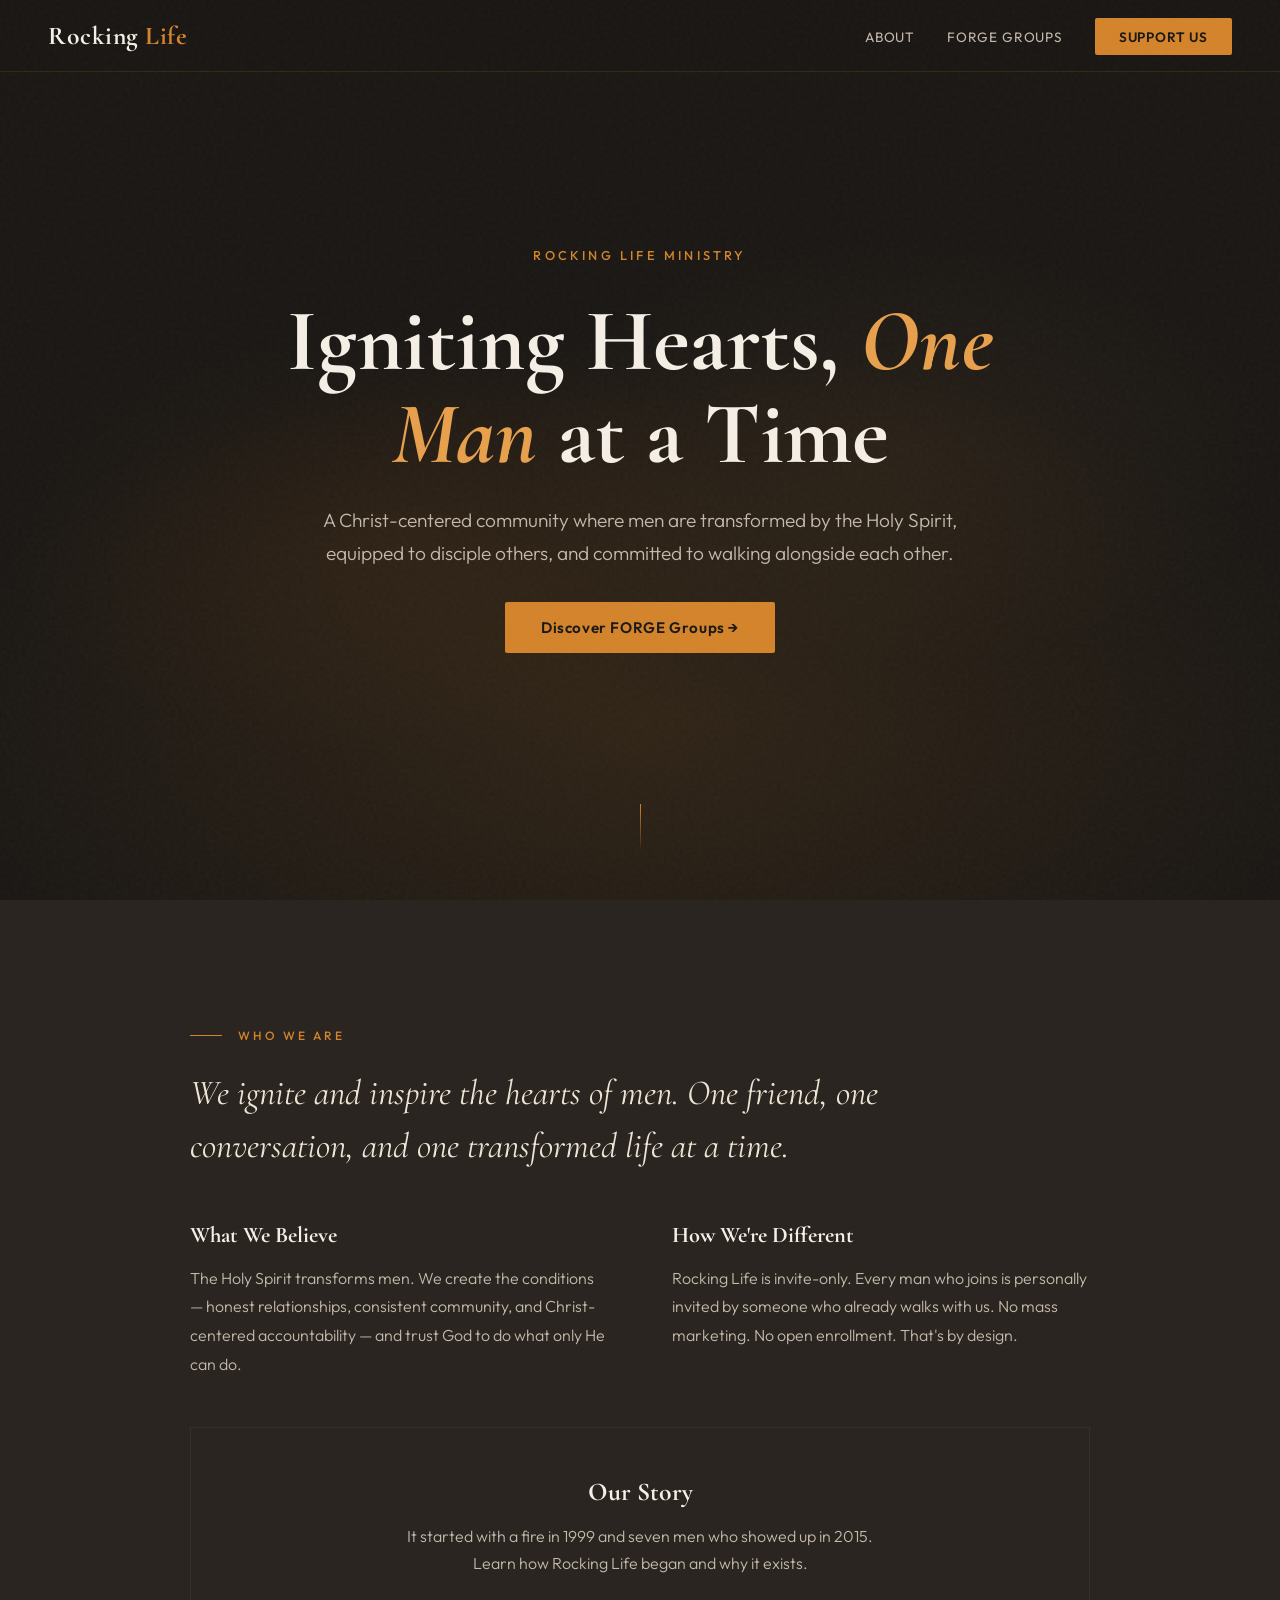
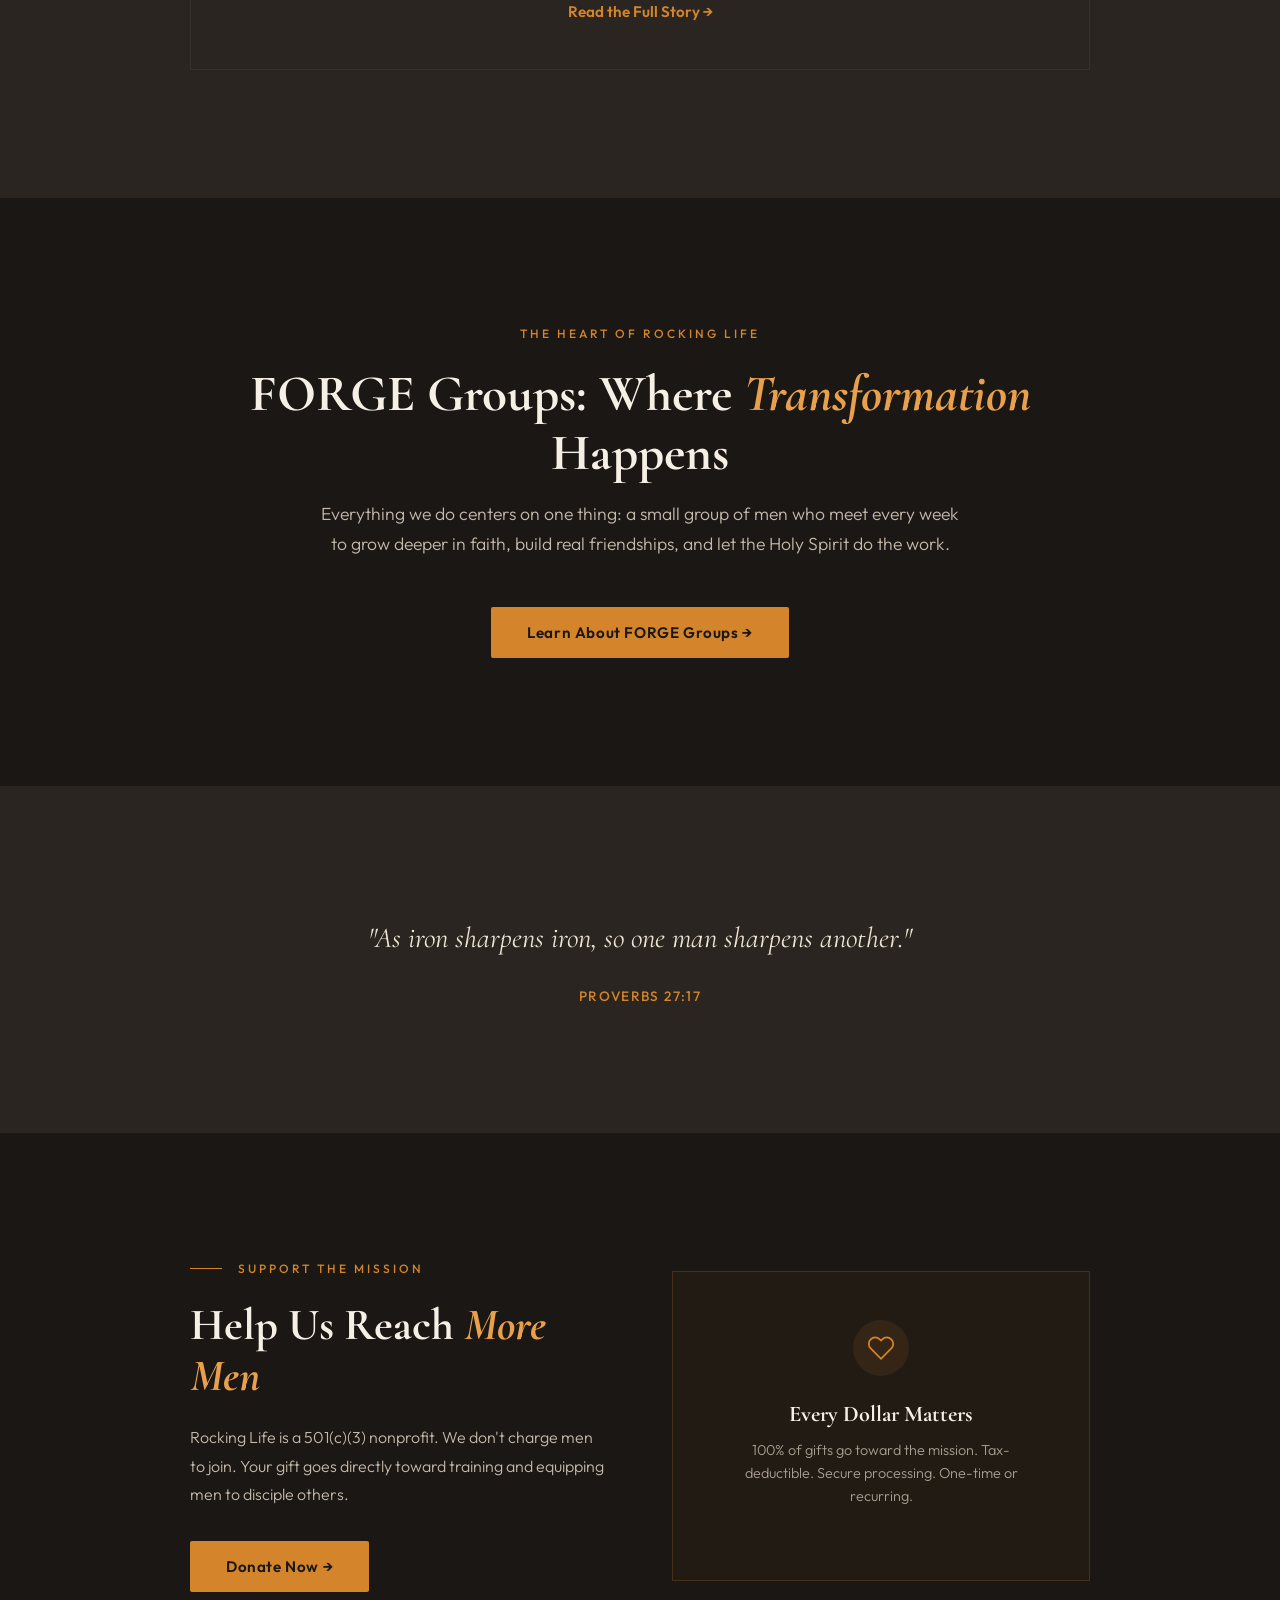
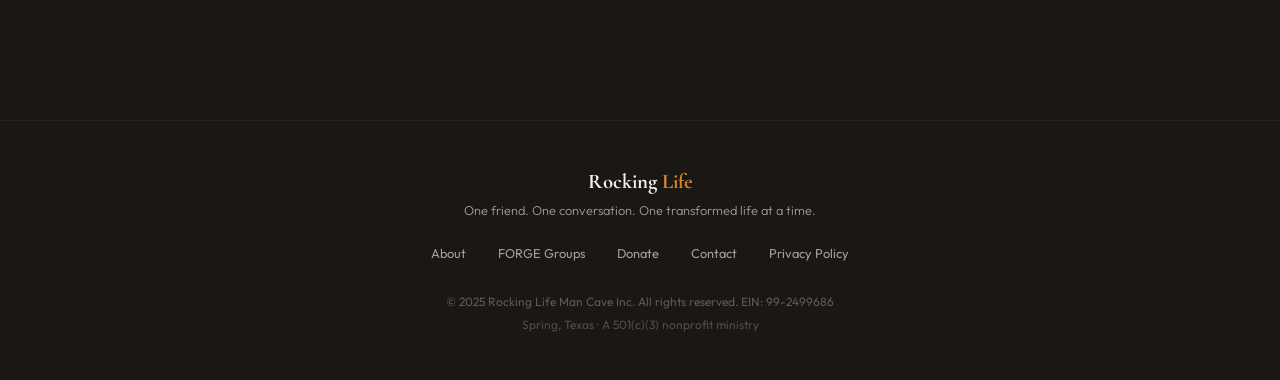
==== index.html @ 2f784418 "Initial site upload - Rocking Life Ministry" ====
<!DOCTYPE html>
<html lang="en">
<head>
<meta charset="UTF-8">
<meta name="viewport" content="width=device-width, initial-scale=1.0">
<title>Rocking Life Ministry | Igniting Hearts, One Man at a Time</title>
<meta name="description" content="Rocking Life is an invite-only community where Christian men are transformed by the Holy Spirit and equipped to disciple others.">
<link rel="preconnect" href="https://fonts.googleapis.com">
<link rel="preconnect" href="https://fonts.gstatic.com" crossorigin>
<link href="https://fonts.googleapis.com/css2?family=Cormorant+Garamond:ital,wght@0,400;0,600;0,700;1,400;1,600&family=Outfit:wght@300;400;500;600;700&display=swap" rel="stylesheet">
<link rel="stylesheet" href="/css/style.css">
</head>
<body>
<div class="grain"></div>
<nav>
  <a href="/" class="nav-logo">Rocking <span>Life</span></a>
  <ul class="nav-links">
    <li><a href="/about/" class="">About</a></li>
    <li><a href="/forge-groups/">FORGE Groups</a></li>
    <li><a href="/give/" class="nav-cta">Support Us</a></li>
  </ul>
  <button class="mob-btn" aria-label="Menu"><span></span><span></span><span></span></button>
</nav>

<section class="hero">
  <div class="ef" id="ef"></div>
  <div class="hero-c">
    <div class="hero-ey">Rocking Life Ministry</div>
    <h1>Igniting Hearts, <em>One Man</em> at a Time</h1>
    <p class="hero-s">A Christ-centered community where men are transformed by the Holy Spirit, equipped to disciple others, and committed to walking alongside each other.</p>
    <a href="/forge-groups/" class="btn btn-h">Discover FORGE Groups &rarr;</a>
  </div>
  <div class="scroll-h"><div class="scroll-l"></div></div>
</section>

<section class="ps a">
  <div class="si">
    <div class="slbl">Who We Are</div>
    <p class="ci" data-a>We ignite and inspire the hearts of men. One friend, one conversation, and one transformed life at a time.</p>
    <div class="cg">
      <div class="cb" data-a>
        <h3>What We Believe</h3>
        <p>The Holy Spirit transforms men. We create the conditions — honest relationships, consistent community, and Christ-centered accountability — and trust God to do what only He can do.</p>
      </div>
      <div class="cb" data-a>
        <h3>How We're Different</h3>
        <p>Rocking Life is invite-only. Every man who joins is personally invited by someone who already walks with us. No mass marketing. No open enrollment. That's by design.</p>
      </div>
    </div>
    <div class="pc" data-a>
      <h3>Our Story</h3>
      <p>It started with a fire in 1999 and seven men who showed up in 2015. Learn how Rocking Life began and why it exists.</p>
      <a href="/about/">Read the Full Story &rarr;</a>
    </div>
  </div>
</section>

<section class="ps">
  <div class="si" style="text-align:center">
    <div class="slbl c">The Heart of Rocking Life</div>
    <h2 style="font-family:var(--fd);font-size:clamp(2rem,4vw,3.2rem);font-weight:700;line-height:1.15;margin-bottom:1rem">FORGE Groups: Where <em style="font-style:italic;color:var(--eg)">Transformation</em> Happens</h2>
    <p style="font-size:1.1rem;font-weight:300;color:var(--wgl);max-width:650px;margin:0 auto 3rem;line-height:1.7">Everything we do centers on one thing: a small group of men who meet every week to grow deeper in faith, build real friendships, and let the Holy Spirit do the work.</p>
    <a href="/forge-groups/" class="btn">Learn About FORGE Groups &rarr;</a>
  </div>
</section>

<section class="ps a" style="text-align:center">
  <div class="si">
    <p class="st">"As iron sharpens iron, so one man sharpens another."</p>
    <div class="sr">Proverbs 27:17</div>
  </div>
</section>

<section class="ps">
  <div class="si">
    <div class="dc" data-a>
      <div class="dt">
        <div class="slbl">Support the Mission</div>
        <h2>Help Us Reach <em>More Men</em></h2>
        <p>Rocking Life is a 501(c)(3) nonprofit. We don't charge men to join. Your gift goes directly toward training and equipping men to disciple others.</p>
        <a href="/give/" class="btn" style="margin-top:1rem">Donate Now &rarr;</a>
      </div>
      <div class="dcard">
        <div class="dicon"><svg width="28" height="28" viewBox="0 0 24 24" fill="none" stroke="currentColor" stroke-width="1.5"><path d="M20.84 4.61a5.5 5.5 0 0 0-7.78 0L12 5.67l-1.06-1.06a5.5 5.5 0 0 0-7.78 7.78l1.06 1.06L12 21.23l7.78-7.78 1.06-1.06a5.5 5.5 0 0 0 0-7.78z"/></svg></div>
        <h3>Every Dollar Matters</h3>
        <p>100% of gifts go toward the mission. Tax-deductible. Secure processing. One-time or recurring.</p>
      </div>
    </div>
  </div>
</section>

<footer>
  <div class="flogo">Rocking <span>Life</span></div>
  <div class="ftag">One friend. One conversation. One transformed life at a time.</div>
  <ul class="flinks">
    <li><a href="/about/">About</a></li>
    <li><a href="/forge-groups/">FORGE Groups</a></li>
    <li><a href="/give/">Donate</a></li>
    <li><a href="/contact/">Contact</a></li>
    <li><a href="/privacy/">Privacy Policy</a></li>
  </ul>
  <div class="fcopy">&copy; 2025 Rocking Life Man Cave Inc. All rights reserved. EIN: 99-2499686</div>
  <div class="floc">Spring, Texas &middot; A 501(c)(3) nonprofit ministry</div>
</footer>
<script src="/js/main.js"></script>
</body>
</html>
---- css/style.css ----
:root{--charcoal:#1a1714;--cl:#2a2520;--cm:#221f1b;--ember:#d4842a;--eg:#e8a04c;--ed:#b5621a;--ww:#f5efe6;--wg:#a89e91;--wgl:#c4b9ab;--parch:#ede4d4;--iron:#3d3832;--fd:'Cormorant Garamond',Georgia,serif;--fb:'Outfit',sans-serif}
*{margin:0;padding:0;box-sizing:border-box}html{scroll-behavior:smooth;overflow-x:hidden}
body{font-family:var(--fb);background:var(--charcoal);color:var(--ww);-webkit-font-smoothing:antialiased}
nav{position:fixed;top:0;left:0;right:0;z-index:100;padding:1.25rem 3rem;display:flex;align-items:center;justify-content:space-between;background:rgba(26,23,20,.97);backdrop-filter:blur(12px);border-bottom:1px solid rgba(212,132,42,.15)}
.nav-logo{font-family:var(--fd);font-size:1.6rem;font-weight:700;color:var(--ww);text-decoration:none;letter-spacing:.02em}.nav-logo span{color:var(--ember)}
.nav-links{display:flex;gap:2rem;align-items:center;list-style:none}
.nav-links a{color:var(--wgl);text-decoration:none;font-size:.85rem;font-weight:400;letter-spacing:.06em;text-transform:uppercase;transition:color .3s}
.nav-links a:hover,.nav-links a.active{color:var(--ember)}
.nav-cta{background:var(--ember)!important;color:var(--charcoal)!important;padding:.6rem 1.5rem;border-radius:2px;font-weight:600!important}
.nav-cta:hover{background:var(--eg)!important;transform:translateY(-1px)}
.mob-btn{display:none;flex-direction:column;gap:5px;background:none;border:none;cursor:pointer;padding:4px}
.mob-btn span{width:24px;height:1.5px;background:var(--ww)}
.slbl{font-family:var(--fb);font-size:.75rem;font-weight:500;letter-spacing:.25em;text-transform:uppercase;color:var(--ember);margin-bottom:1.5rem;display:flex;align-items:center;gap:1rem}
.slbl::before{content:'';width:2rem;height:1px;background:var(--ember)}
.slbl.c{justify-content:center}.slbl.c::before{display:none}
[data-a]{opacity:0;transform:translateY(30px);transition:opacity .8s,transform .8s}[data-a].v{opacity:1;transform:translateY(0)}
@keyframes fu{from{opacity:0;transform:translateY(24px)}to{opacity:1;transform:translateY(0)}}
.hero{min-height:100vh;display:flex;flex-direction:column;justify-content:center;align-items:center;text-align:center;position:relative;overflow:hidden;padding:2rem}
.hero::before{content:'';position:absolute;inset:0;background:radial-gradient(ellipse 80% 60% at 50% 80%,rgba(212,132,42,.12) 0%,transparent 70%),radial-gradient(ellipse 50% 40% at 30% 60%,rgba(181,98,26,.08) 0%,transparent 60%),radial-gradient(ellipse 50% 40% at 70% 50%,rgba(232,160,76,.06) 0%,transparent 60%);pointer-events:none}
.ef{position:absolute;inset:0;overflow:hidden;pointer-events:none}
.ep{position:absolute;width:3px;height:3px;border-radius:50%;opacity:0;animation:fe linear infinite}
@keyframes fe{0%{opacity:0;transform:translateY(0) scale(1)}10%{opacity:.9}50%{opacity:.6}90%{opacity:.1}100%{opacity:0;transform:translateY(-100vh) scale(.3)}}
.hero-c{position:relative;z-index:2;max-width:850px}
.hero-ey{font-size:.8rem;font-weight:500;letter-spacing:.25em;text-transform:uppercase;color:var(--ember);margin-bottom:2rem;opacity:0;animation:fu 1s ease .3s forwards}
.hero h1{font-family:var(--fd);font-size:clamp(3rem,7vw,5.5rem);font-weight:700;line-height:1.05;margin-bottom:1.5rem;opacity:0;animation:fu 1s ease .5s forwards}
.hero h1 em{font-style:italic;color:var(--eg)}
.hero-s{font-size:1.2rem;font-weight:300;color:var(--wgl);line-height:1.7;max-width:640px;margin:0 auto 2rem;opacity:0;animation:fu 1s ease .7s forwards}
.btn{display:inline-flex;align-items:center;gap:.5rem;background:var(--ember);color:var(--charcoal);padding:1rem 2.25rem;font-family:var(--fb);font-size:.95rem;font-weight:600;letter-spacing:.04em;text-decoration:none;border:none;border-radius:2px;cursor:pointer;transition:all .3s}
.btn:hover{background:var(--eg);transform:translateY(-2px);box-shadow:0 8px 32px rgba(212,132,42,.3)}
.btn-h{opacity:0;animation:fu 1s ease .9s forwards}
.scroll-h{position:absolute;bottom:3rem;left:50%;transform:translateX(-50%);display:flex;flex-direction:column;align-items:center;opacity:0;animation:fu 1s ease 1.2s forwards}
.scroll-l{width:1px;height:48px;background:linear-gradient(180deg,var(--ember) 0%,transparent 100%);animation:sp 2s ease infinite}
@keyframes sp{0%,100%{opacity:.4;transform:scaleY(1)}50%{opacity:1;transform:scaleY(1.2)}}
.ps{padding:8rem 2rem}.ps:first-of-type{padding-top:10rem}.ps.a{background:var(--cl)}
.ps .si{max-width:900px;margin:0 auto}
.ph{padding:10rem 2rem 4rem;text-align:center;position:relative;overflow:hidden}
.ph::before{content:'';position:absolute;inset:0;background:radial-gradient(ellipse 60% 50% at 50% 80%,rgba(212,132,42,.08) 0%,transparent 60%);pointer-events:none}
.ph h1{font-family:var(--fd);font-size:clamp(2.5rem,5vw,4rem);font-weight:700;line-height:1.1;margin-bottom:1rem;position:relative;z-index:2}
.ph h1 em{font-style:italic;color:var(--eg)}
.ph p{font-size:1.15rem;font-weight:300;color:var(--wgl);line-height:1.7;max-width:600px;margin:0 auto;position:relative;z-index:2}
.cg{display:grid;grid-template-columns:1fr 1fr;gap:4rem;margin-top:3rem}
.cb h3{font-family:var(--fd);font-size:1.4rem;font-weight:700;color:var(--ww);margin-bottom:1rem}
.cb p{font-size:1rem;font-weight:300;line-height:1.8;color:var(--wgl)}
.ci{font-family:var(--fd);font-size:clamp(1.5rem,3vw,2.2rem);font-weight:400;font-style:italic;line-height:1.5;color:var(--parch);max-width:750px}
.ff{display:grid;grid-template-columns:1fr 1fr;gap:1px;background:rgba(244,239,230,.06);border:1px solid rgba(244,239,230,.06);margin-top:2.5rem}
.fi{background:var(--charcoal);padding:2.5rem;transition:background .3s}.fi:hover{background:var(--cl)}
.fi h3{font-family:var(--fd);font-size:1.3rem;font-weight:700;color:var(--eg);margin-bottom:.5rem}
.fi p{font-size:.9rem;font-weight:300;line-height:1.7;color:var(--wg)}
.jg{display:grid;grid-template-columns:repeat(4,1fr);gap:0;position:relative;margin-top:3rem}
.jg::before{content:'';position:absolute;top:24px;left:12.5%;right:12.5%;height:1px;background:linear-gradient(90deg,var(--ember),var(--eg),var(--ember));opacity:.3}
.js{text-align:center;padding:0 1.25rem;position:relative}
.jd{width:48px;height:48px;border-radius:50%;border:2px solid var(--ember);display:flex;align-items:center;justify-content:center;margin:0 auto 1.5rem;background:var(--cl);position:relative;z-index:2;font-family:var(--fd);font-size:1.2rem;font-weight:700;color:var(--ember)}
.js h3{font-family:var(--fd);font-size:1.15rem;font-weight:700;margin-bottom:.75rem;color:var(--ww)}
.js p{font-size:.85rem;font-weight:300;line-height:1.7;color:var(--wg)}
.fc{display:grid;grid-template-columns:4px 1fr;gap:2.5rem}
.fl{background:linear-gradient(180deg,var(--ember),var(--ed),transparent);border-radius:2px}
.ft h2{font-family:var(--fd);font-size:clamp(1.8rem,3.5vw,2.5rem);font-weight:700;line-height:1.2;margin-bottom:1.5rem;color:var(--ww)}
.ft p{font-size:1.05rem;font-weight:300;line-height:1.8;color:var(--wgl);margin-bottom:1.25rem}
.eq{font-family:var(--fd);font-size:1.25rem;font-style:italic;color:var(--parch);line-height:1.6;padding:1.5rem 0;border-top:1px solid rgba(212,132,42,.15);border-bottom:1px solid rgba(212,132,42,.15);margin:1.5rem 0}
.fa{font-size:.85rem;color:var(--wg);font-weight:400}.fa strong{color:var(--ember);font-weight:600}
.ib{display:inline-flex;align-items:center;gap:.75rem;padding:1rem 2rem;margin-top:1.5rem;border:1px solid rgba(212,132,42,.25);background:rgba(212,132,42,.06);border-radius:2px}
.ib svg{color:var(--ember);flex-shrink:0}
.ibt{font-size:.9rem;font-weight:400;color:var(--parch);text-align:left}.ibt strong{display:block;font-weight:600;color:var(--eg);font-size:.95rem;margin-bottom:.15rem}
.st{font-family:var(--fd);font-size:clamp(1.3rem,2.5vw,1.8rem);font-weight:400;font-style:italic;line-height:1.7;color:var(--parch);margin-bottom:1.5rem}
.sr{font-size:.85rem;font-weight:500;color:var(--ember);letter-spacing:.1em;text-transform:uppercase}
.dc{display:grid;grid-template-columns:1fr 1fr;gap:4rem;align-items:center}
.dt h2{font-family:var(--fd);font-size:clamp(2rem,4vw,2.8rem);font-weight:700;line-height:1.15;margin-bottom:1.25rem}
.dt h2 em{font-style:italic;color:var(--eg)}
.dt p{font-size:1rem;font-weight:300;line-height:1.8;color:var(--wgl);margin-bottom:1rem}
.dcard{padding:3rem;border:1px solid rgba(212,132,42,.2);background:rgba(212,132,42,.04);text-align:center}
.dcard h3{font-family:var(--fd);font-size:1.4rem;font-weight:700;color:var(--ww);margin-bottom:.75rem}
.dcard p{font-size:.9rem;font-weight:300;color:var(--wg);line-height:1.6;margin-bottom:1.5rem}
.dicon{width:56px;height:56px;margin:0 auto 1.5rem;display:flex;align-items:center;justify-content:center;border-radius:50%;background:rgba(212,132,42,.1);color:var(--ember)}
.dn{text-align:center;margin-top:2rem;font-size:.8rem;color:var(--wg);font-weight:300}
.dfs{display:flex;justify-content:center;gap:2rem;margin-top:1.5rem;flex-wrap:wrap}
.df{display:flex;align-items:center;gap:.4rem;font-size:.78rem;color:var(--wg);font-weight:400}.df svg{color:var(--ember);opacity:.7}
.cf{max-width:500px;margin:2rem auto 0}
.cf label{display:block;font-size:.85rem;color:var(--wgl);margin-bottom:.4rem;margin-top:1.25rem}
.cf input,.cf textarea{width:100%;padding:.8rem 1rem;background:var(--charcoal);border:1px solid var(--iron);border-radius:2px;color:var(--ww);font-family:var(--fb);font-size:.95rem}
.cf input:focus,.cf textarea:focus{outline:none;border-color:var(--ember)}.cf textarea{min-height:120px;resize:vertical}
.cf button{margin-top:1.5rem;width:100%}
.pv h2{font-family:var(--fd);font-size:1.6rem;font-weight:700;color:var(--ww);margin:2.5rem 0 1rem}.pv h2:first-child{margin-top:0}
.pv p{font-size:1rem;font-weight:300;line-height:1.8;color:var(--wgl);margin-bottom:1rem}
.pc{padding:3rem;border:1px solid rgba(244,239,230,.06);background:var(--cl);margin-top:3rem;text-align:center}
.pc h3{font-family:var(--fd);font-size:1.6rem;font-weight:700;color:var(--ww);margin-bottom:1rem}
.pc p{font-size:1rem;font-weight:300;line-height:1.7;color:var(--wgl);margin-bottom:1.5rem;max-width:500px;margin-left:auto;margin-right:auto}
.pc a{color:var(--ember);text-decoration:none;font-weight:600;font-size:.95rem}
.pc a:hover{color:var(--eg)}
footer{padding:3rem 2rem;border-top:1px solid rgba(244,239,230,.06);text-align:center}
.flogo{font-family:var(--fd);font-size:1.3rem;font-weight:700;color:var(--ww);margin-bottom:.5rem}.flogo span{color:var(--ember)}
.ftag{font-size:.8rem;font-weight:300;color:var(--wg);margin-bottom:1.5rem}
.flinks{display:flex;justify-content:center;gap:2rem;list-style:none;margin-bottom:2rem;flex-wrap:wrap}
.flinks a{font-size:.8rem;color:var(--wg);text-decoration:none;transition:color .3s}.flinks a:hover{color:var(--ember)}
.fcopy{font-size:.75rem;color:rgba(168,158,145,.5)}
.floc{font-size:.75rem;color:rgba(168,158,145,.4);margin-top:.5rem}
.grain{position:fixed;inset:0;pointer-events:none;z-index:999;opacity:.035;background-image:url("data:image/svg+xml,%3Csvg viewBox='0 0 256 256' xmlns='http://www.w3.org/2000/svg'%3E%3Cfilter id='n'%3E%3CfeTurbulence type='fractalNoise' baseFrequency='0.9' numOctaves='4' stitchTiles='stitch'/%3E%3C/filter%3E%3Crect width='100%25' height='100%25' filter='url(%23n)'/%3E%3C/svg%3E");background-repeat:repeat}
@media(max-width:900px){nav{padding:1rem 1.5rem}.nav-links{display:none}.mob-btn{display:flex}.cg,.ff,.dc{grid-template-columns:1fr}.cg{gap:2.5rem}.jg{grid-template-columns:1fr;gap:2.5rem}.jg::before{display:none}.js{text-align:left;padding:0;display:grid;grid-template-columns:48px 1fr;gap:1.25rem;align-items:start}.jd{margin:0}.dc{gap:3rem}}
@media(max-width:600px){.hero{padding:6rem 1.5rem 3rem}.hero-s{font-size:1.05rem}.fc{grid-template-columns:1fr;gap:0}.fl{display:none}.dfs{flex-direction:column;align-items:center;gap:.75rem}}
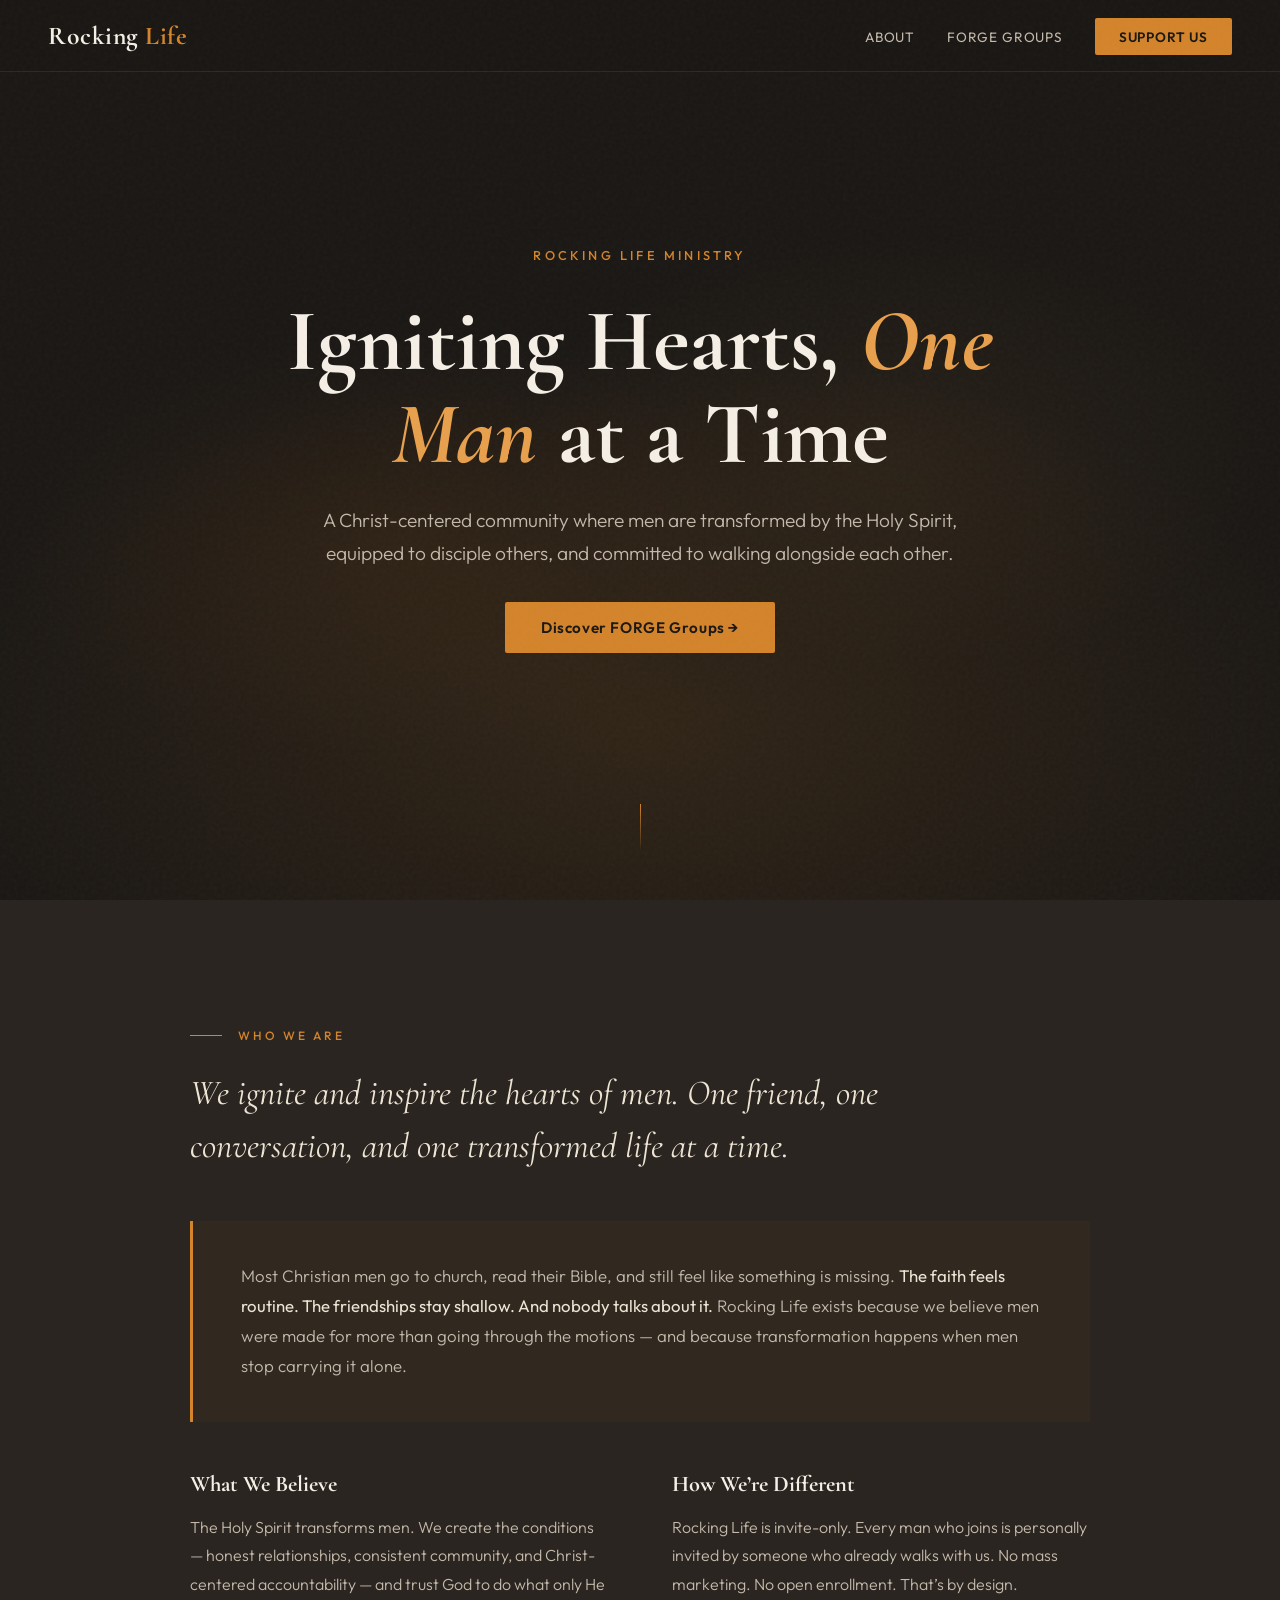
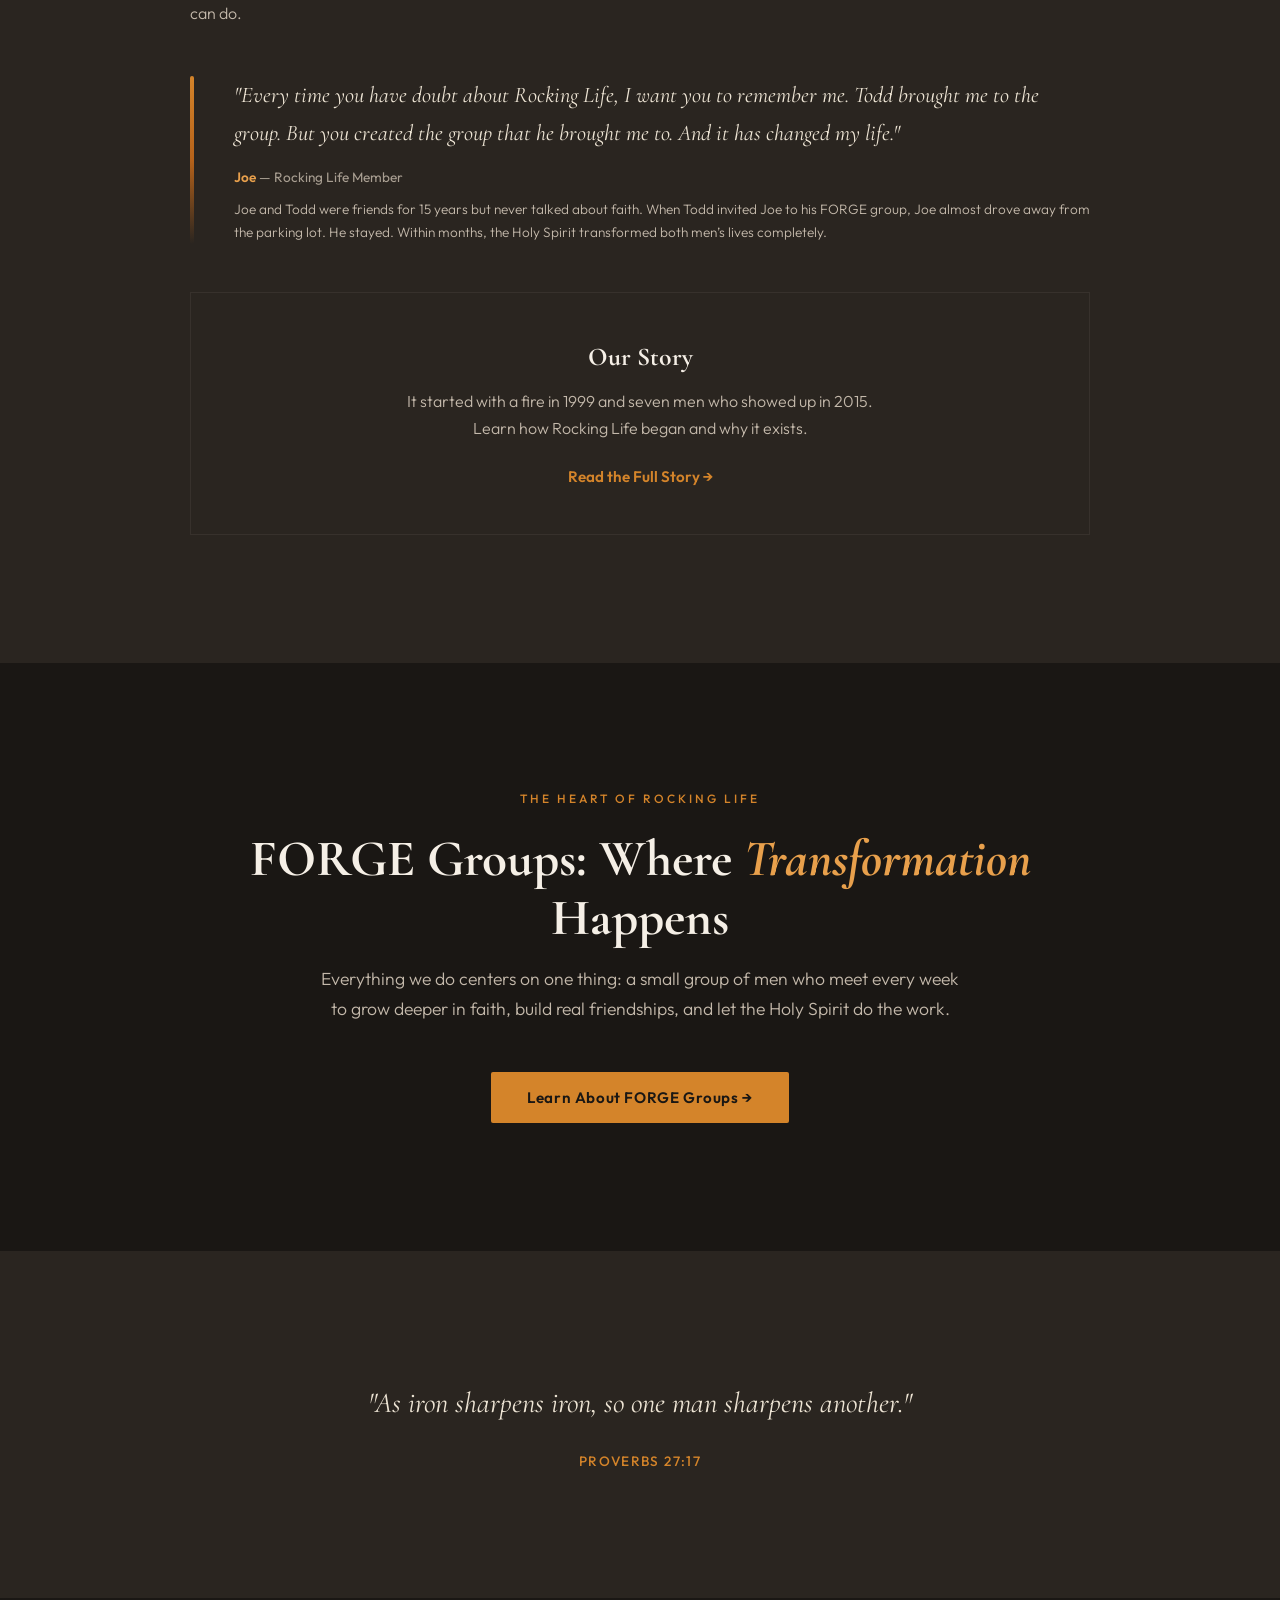
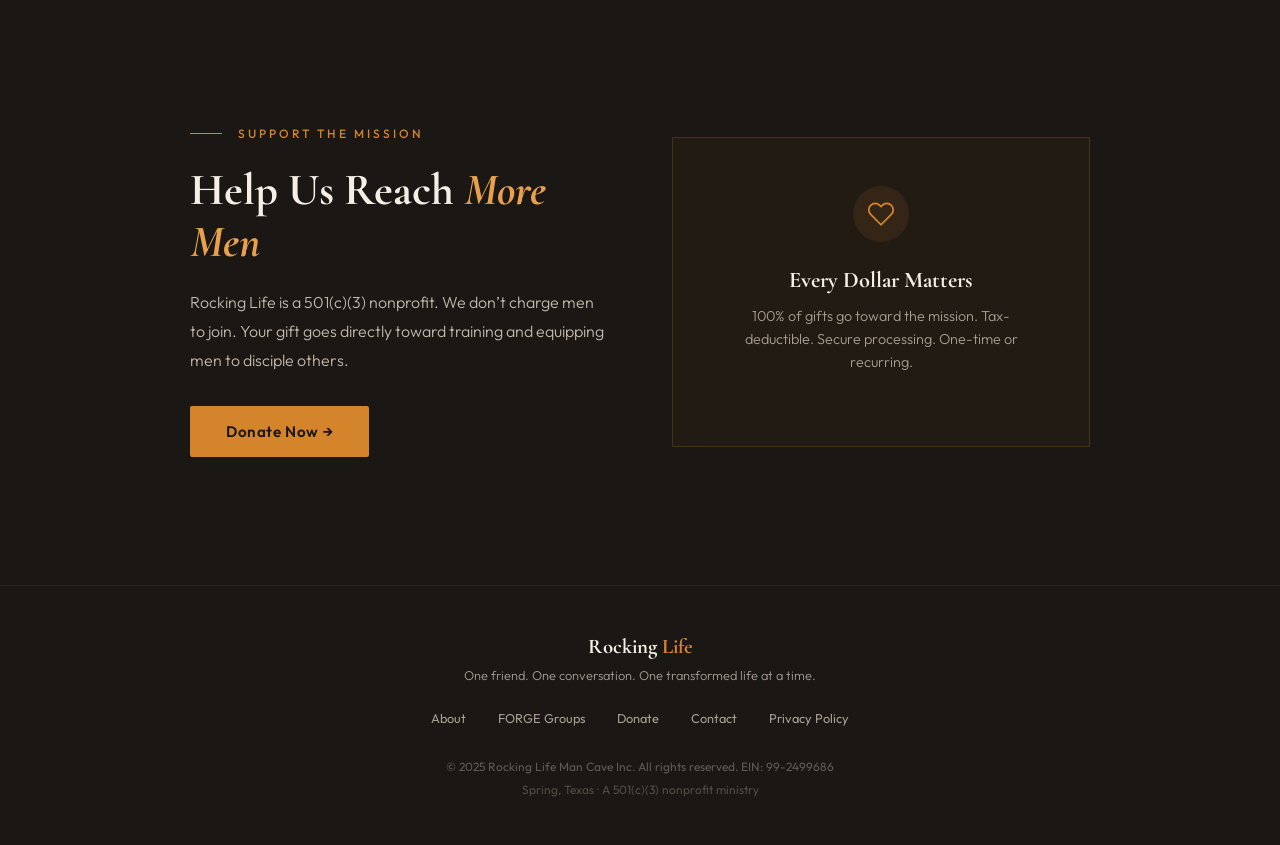
==== commit acdd0db1: "Add Joe testimony and pain-point copy to homepage" ====
--- a/index.html
+++ b/index.html
@@ -9,13 +9,24 @@
 <link rel="preconnect" href="https://fonts.gstatic.com" crossorigin>
 <link href="https://fonts.googleapis.com/css2?family=Cormorant+Garamond:ital,wght@0,400;0,600;0,700;1,400;1,600&family=Outfit:wght@300;400;500;600;700&display=swap" rel="stylesheet">
 <link rel="stylesheet" href="/css/style.css">
+<style>
+.home-testimony{display:grid;grid-template-columns:4px 1fr;gap:2.5rem;margin-top:3rem}
+.home-tl{background:linear-gradient(180deg,var(--ember),var(--ed),transparent);border-radius:2px}
+.home-tq{font-family:var(--fd);font-size:clamp(1.1rem,2.2vw,1.4rem);font-weight:400;font-style:italic;line-height:1.7;color:var(--parch);margin-bottom:1rem}
+.home-ta{font-size:.85rem;color:var(--wg)}.home-ta strong{color:var(--eg);font-weight:600}
+.home-tc{margin-top:.75rem;font-size:.85rem;font-weight:300;color:var(--wgl);line-height:1.7}
+.pain-block{padding:2.5rem 3rem;border-left:3px solid var(--ember);background:rgba(212,132,42,.04);margin-top:3rem}
+.pain-block p{font-size:1.05rem;font-weight:300;line-height:1.8;color:var(--wgl)}
+.pain-block p strong{color:var(--parch);font-weight:400}
+@media(max-width:600px){.home-testimony{grid-template-columns:1fr}.home-tl{display:none}.pain-block{padding:2rem}}
+</style>
 </head>
 <body>
 <div class="grain"></div>
 <nav>
   <a href="/" class="nav-logo">Rocking <span>Life</span></a>
   <ul class="nav-links">
-    <li><a href="/about/" class="">About</a></li>
+    <li><a href="/about/">About</a></li>
     <li><a href="/forge-groups/">FORGE Groups</a></li>
     <li><a href="/give/" class="nav-cta">Support Us</a></li>
   </ul>
@@ -37,16 +48,31 @@
   <div class="si">
     <div class="slbl">Who We Are</div>
     <p class="ci" data-a>We ignite and inspire the hearts of men. One friend, one conversation, and one transformed life at a time.</p>
+
+    <div class="pain-block" data-a>
+      <p>Most Christian men go to church, read their Bible, and still feel like something is missing. <strong>The faith feels routine. The friendships stay shallow. And nobody talks about it.</strong> Rocking Life exists because we believe men were made for more than going through the motions — and because transformation happens when men stop carrying it alone.</p>
+    </div>
+
     <div class="cg">
       <div class="cb" data-a>
         <h3>What We Believe</h3>
         <p>The Holy Spirit transforms men. We create the conditions — honest relationships, consistent community, and Christ-centered accountability — and trust God to do what only He can do.</p>
       </div>
       <div class="cb" data-a>
-        <h3>How We're Different</h3>
-        <p>Rocking Life is invite-only. Every man who joins is personally invited by someone who already walks with us. No mass marketing. No open enrollment. That's by design.</p>
+        <h3>How We’re Different</h3>
+        <p>Rocking Life is invite-only. Every man who joins is personally invited by someone who already walks with us. No mass marketing. No open enrollment. That’s by design.</p>
       </div>
     </div>
+
+    <div class="home-testimony" data-a>
+      <div class="home-tl"></div>
+      <div>
+        <div class="home-tq">"Every time you have doubt about Rocking Life, I want you to remember me. Todd brought me to the group. But you created the group that he brought me to. And it has changed my life."</div>
+        <div class="home-ta"><strong>Joe</strong> &mdash; Rocking Life Member</div>
+        <p class="home-tc">Joe and Todd were friends for 15 years but never talked about faith. When Todd invited Joe to his FORGE group, Joe almost drove away from the parking lot. He stayed. Within months, the Holy Spirit transformed both men’s lives completely.</p>
+      </div>
+    </div>
+
     <div class="pc" data-a>
       <h3>Our Story</h3>
       <p>It started with a fire in 1999 and seven men who showed up in 2015. Learn how Rocking Life began and why it exists.</p>
@@ -77,7 +103,7 @@
       <div class="dt">
         <div class="slbl">Support the Mission</div>
         <h2>Help Us Reach <em>More Men</em></h2>
-        <p>Rocking Life is a 501(c)(3) nonprofit. We don't charge men to join. Your gift goes directly toward training and equipping men to disciple others.</p>
+        <p>Rocking Life is a 501(c)(3) nonprofit. We don’t charge men to join. Your gift goes directly toward training and equipping men to disciple others.</p>
         <a href="/give/" class="btn" style="margin-top:1rem">Donate Now &rarr;</a>
       </div>
       <div class="dcard">
